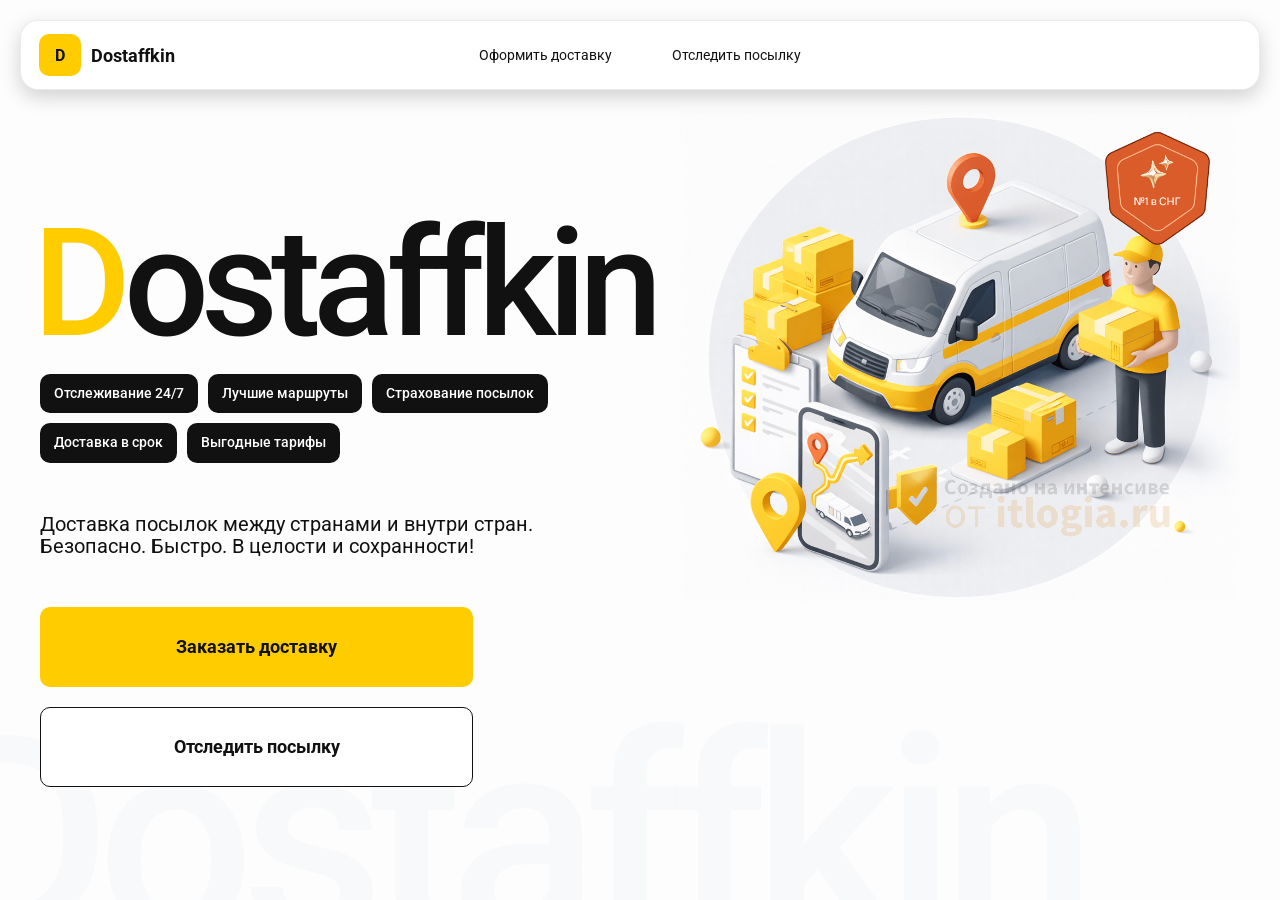
==== index.html @ 1ec41692 "Initial commit" ====
<!doctype html>
<html lang="ru">

<head>
    <meta charset="utf-8" />
    <meta name="viewport" content="width=device-width,initial-scale=1,maximum-scale=1,user-scalable=0" />
    <title>Dostaffkin — Доставка посылок между странами и внутри стран. Безопасно. Быстро. В целости и сохранности!
    </title>

    <link rel="stylesheet" href="styles/base.css" />
    <link rel="stylesheet" href="styles/base_adaptive.css" />
    <link rel="stylesheet" href="styles/index.css" />
    <link rel="stylesheet" href="styles/index_adaptive.css" />
</head>

<body>
    <div class="container">
        <header class="header">
            <a class="header-brand" href="#">
                <div class="header-logo">D</div>
                <div class="header-title">Dostaffkin</div>
            </a>
            <nav class="header-menu">
                <a class="header-link" href="#">Оформить <span>доставку</span></a>
                <a class="header-link" href="#">Отследить <span>посылку</span></a>
            </nav>
        </header>
        <main class="main">
            <section class="main-info">
                <div class="main-title">
                    <span>D</span>ostaffkin
                </div>
                <div class="main-features">
                    <div class="main-feature">Отслеживание 24/7</div>
                    <div class="main-feature">Лучшие маршруты</div>
                    <div class="main-feature">Страхование посылок</div>
                    <div class="main-feature">Доставка в срок</div>
                    <div class="main-feature">Выгодные тарифы</div>
                </div>
                <div class="main-description">
                    Доставка посылок между странами и внутри стран.
                    Безопасно. Быстро. В целости и сохранности!
                </div>
                <div class="main-actions">
                    <a class="button" type="button" href="./order.html">Заказать доставку</a>
                    <a class="button button-white" type="button" href="./track.html">Отследить посылку</a>
                </div>
            </section>
            <div class="main-title-ghost">Dostaffkin</div>
            <section class="main-image">
                <img src="images/main-image.png" alt="Main image" />
            </section>
        </main>
    </div>
</body>

</html>
---- styles/base.css ----
*, *::before, *::after {
    box-sizing: border-box;
}

@font-face {
    font-family: "Roboto";
    src: url("../fonts/Roboto-Regular.ttf");
    font-weight: normal;
}

@font-face {
    font-family: "Roboto";
    src: url("../fonts/Roboto-Bold.ttf");
    font-weight: bold;
}

@font-face {
    font-family: "Roboto";
    src: url("../fonts/Roboto-Medium.ttf");
    font-weight: 500;
}

html, body {
    margin: 0;
    color: #111111;
    font-family: "Roboto", sans-serif;
}

body {
    background: #FDFDFD;
}

.header {
    border-radius: 18px;
    box-shadow: 0 7px 20px 0 #0000002E;
    backdrop-filter: blur(10px);
    background: #ffffff;
    left: 20px;
    border: 1px solid rgba(0, 0, 0, 0.08);
    position: fixed;
    right: 20px;
    top: 20px;
    padding: 14px 18px;
    height: 70px;
    display: flex;
    align-items: center;
    z-index: 6;
}

.header-brand {
    display: flex;
    align-items: center;
    text-decoration: none;
    gap: 10px;
}

.header-logo {
    width: 42px;
    height: 42px;
    border-radius: 10px;
    background: #FFCC00;
    display: grid;
    place-items: center;
    font-weight: bold;
    color: #111;
}

.header-title {
    font-size: 18px;
    font-weight: bold;
    color: #111111;
    text-decoration: none;
}

.header-menu {
    display: flex;
    align-items: center;
    gap: 60px;
    margin: 0;
    position: absolute;
    left: 50%;
    transform: translateX(-50%);
}

.header-link {
    font-size: 14px;
    color: #111111;
    text-decoration: none;
}

.button {
    border: 0;
    outline: none;
    height: 44px;
    border-radius: 10px;
    font-size: 14px;
    font-weight: bold;
    cursor: pointer;
    font-family: inherit;
    transition: transform .08s ease, opacity .12s ease;
    background: #ffcc00;
    color: #111111;
    text-align: center;
    text-decoration: none;
}

.button:hover {
    background-color: #E5BC19;
}

.button:disabled {
    cursor: not-allowed;
    background-color: #FADE6E;
    color: #787878;
    transform: none;
}

.button.button-white {
    background: #ffffff;
    border: 1px solid #111111;
}

.button.button-white:hover {
    background: rgb(241 241 241);
}
---- styles/base_adaptive.css ----
@media (max-width: 767px) {
    .header {
        left: 10px;
        right: 10px;
        top: 10px;
    }

    .header-link span {
        display: none;
    }

    .header-menu {
        gap: 20px;
        justify-content: flex-start;
        margin: 0 0 0 30px;
        position: static;
        transform: none;
    }
}

@media (max-width: 420px) {
    .header-title {
        display: none;
    }
}

@media (max-width: 374px) {
    .header-menu {
        gap: 10px;
        margin: 0 0 0 10px;
    }
}
---- styles/index.css ----
.container {
    overflow: hidden;
    min-height: 100vh;
}

.main {
    padding: 111px 40px 40px;
    position: relative;
    display: flex;
}

.main-info {
    max-width: 840px;
    width: 100%;
    position: relative;
}

.main-title {
    margin-top: 98px;
    font-weight: 500;
    font-size: 200px;
    line-height: 1;
    letter-spacing: -0.05em;
    color: #111111;
    left: -15px;
    position: relative;
}

.main-title span {
    color: #ffcc00;
}

.main-features {
    margin-top: 15px;
    display: flex;
    flex-wrap: wrap;
    gap: 10px;
}

.main-feature {
    background: #111111;
    color: #ffffff;
    padding: 12px 14px;
    font-weight: 500;
    font-size: 14px;
    line-height: 1.1;
    border-radius: 10px;
}

.main-description {
    margin-top: 50px;
    max-width: 500px;
    font-size: 20px;
    line-height: 1.1;
    color: #111111;
}

.main-actions {
    margin-top: 50px;
    display: flex;
    flex-direction: column;
    gap: 20px;
}

.main-actions .button {
    height: 80px;
    width: 433px;
    font-size: 18px;
    font-weight: bold;
    place-items: center;
    display: grid;
}

.main-image {
    width: 1024px;
    top: 100px;
    z-index: -2;
}

.main-image img {
    width: 100%;
    max-width: 1024px;
    height: auto;
    display: block;
}

.main-image {
    width: 1024px;
    top: 100px;
    z-index: -2;
}

.main-image img {
    width: 100%;
    max-width: 1024px;
    height: auto;
    display: block;
}

.main-title-ghost {
    position: absolute;
    z-index: -1;
    left: -70px;
    bottom: -150px;
    font-weight: 500;
    font-size: 278px;
    line-height: 1;
    letter-spacing: -0.05em;
    color: #ECEDF04D;
}
---- styles/index_adaptive.css ----
@media (max-width: 1760px) {
    .main-title {
        font-size: 150px;
        left: -7px;
    }

    .main-info {
        max-width: 640px;
    }
}

@media (max-width: 1200px) {
    .main-info {
        max-width: 540px;
    }

    .main {
        padding: 111px 20px 20px;
    }

    .main-title {
        font-size: 120px;
        left: -4px;
    }

    .main-title-ghost {
        font-size: 220px;
    }
}

@media (max-width: 1024px) {
    .main-title {
        margin-top: 30px;
    }

    .main {
        flex-direction: column-reverse;
    }

    .main-image {
        max-width: 350px;
        position: absolute;
        left: 370px;
        top: 370px;
    }

    .main-info {
        max-width: 100%;
    }

    .main-actions {
        gap: 10px;
    }

    .main-actions .button {
        height: 50px;
        font-size: 14px;
        width: auto;
        max-width: 300px;
    }

    .main-description {
        max-width: 350px;
    }
}

@media (max-width: 570px) {
    .main-title {
        font-size: 88px;
    }

    .main-description {
        max-width: 100%
    }

    .main-actions {
       width: 100%;
    }

    .main-actions .button {
        width: 100%;
        max-width: 100%
    }

    .main-image {
        max-width: 650px;
        position: absolute;
        left: 170px;
        top: 70px;
        opacity: 0.2;
    }
}

@media (max-width: 400px) {
    .main-title {
        font-size: 70px;
    }
}
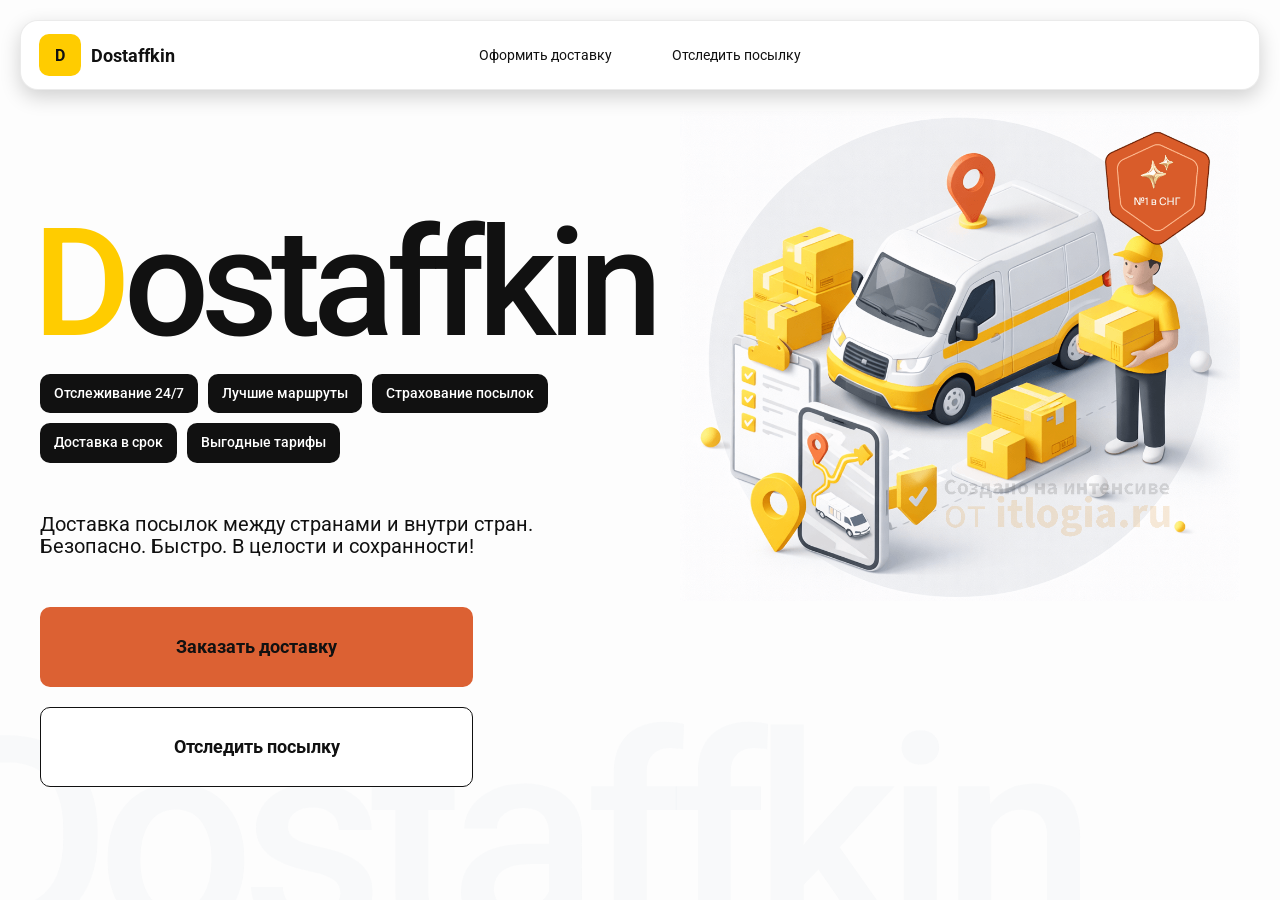
==== commit 81bfd76e: "feat: add order and track pages" ====
--- a/index.html
+++ b/index.html
@@ -21,8 +21,8 @@
                 <div class="header-title">Dostaffkin</div>
             </a>
             <nav class="header-menu">
-                <a class="header-link" href="#">Оформить <span>доставку</span></a>
-                <a class="header-link" href="#">Отследить <span>посылку</span></a>
+                <a class="header-link" href="./order.html">Оформить <span>доставку</span></a>
+                <a class="header-link" href="./track.html">Отследить <span>посылку</span></a>
             </nav>
         </header>
         <main class="main">
--- a/styles/base.css
+++ b/styles/base.css
@@ -98,7 +98,7 @@
     cursor: pointer;
     font-family: inherit;
     transition: transform .08s ease, opacity .12s ease;
-    background: #ffcc00;
+    background: #DC6133;
     color: #111111;
     text-align: center;
     text-decoration: none;
@@ -122,4 +122,74 @@
 
 .button.button-white:hover {
     background: rgb(241 241 241);
+}
+
+.main-field {
+    display: flex;
+    align-items: center;
+    margin-top: 6px;
+    gap: 10px;
+    border: 1px solid #1111111A;
+    background: #FAFAFA;
+    border-radius: 10px;
+    padding: 10px 12px;
+    position: relative;
+    box-sizing: border-box;
+    height: 50px;
+}
+
+.main-field.textarea {
+    height: auto;
+}
+
+.main-pin {
+    width: 28px;
+    height: 28px;
+    border-radius: 10px;
+    background: rgba(17, 17, 17, 0.08);
+    display: grid;
+    place-items: center;
+    flex: 0 0 auto;
+    position: relative;
+}
+
+.main-pin::before {
+    content: "";
+    width: 8px;
+    height: 8px;
+    border-radius: 999px;
+    background: orange;
+    opacity: .75;
+    display: block;
+}
+
+.main-field:last-child .main-pin::before {
+    background: green;
+    opacity: .85;
+}
+
+input, textarea {
+    width: 100%;
+    border: 0;
+    outline: none;
+    background: transparent;
+    font-size: 14px;
+    color: #111111;
+    font-family: inherit;
+}
+
+textarea {
+    resize: vertical;
+    min-height: 72px;
+    padding: 2px 0;
+}
+
+input::placeholder, textarea::placeholder {
+    color: #7C7C7C;
+}
+
+.main-field:focus-within {
+    border-color: rgba(0, 0, 0, 0.20);
+    box-shadow: 0 0 0 4px rgba(255, 204, 0, 0.35);
+    background: rgba(255, 255, 255, 0.75);
 }
